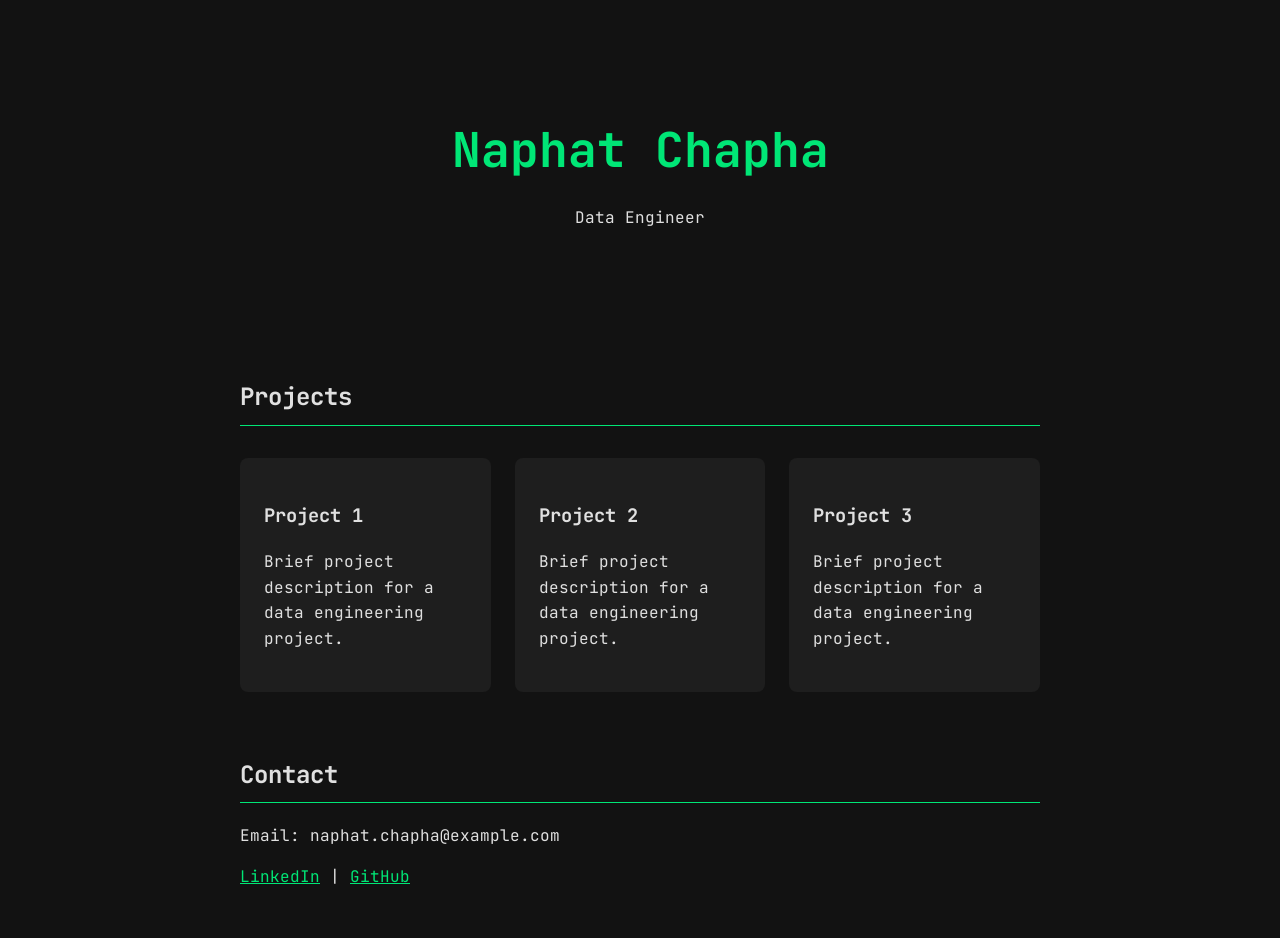
==== docs/index.html @ e2ff163c "Move website files to docs/ folder for GitHub Pages deployment" ====
<!DOCTYPE html>
<html lang="en">
<head>
    <meta charset="UTF-8">
    <meta name="viewport" content="width=device-width, initial-scale=1.0">
    <title>Naphat Chapha | Data Engineer</title>
    <link rel="stylesheet" href="style.css">
</head>
<body>
    <header>
        <h1>Naphat Chapha</h1>
        <p>Data Engineer</p>
    </header>
    <main style="max-width: 800px; margin: 0 auto; padding: 2rem;">
        <section id="projects" style="margin-bottom: 4rem;">
            <h2 style="border-bottom: 1px solid var(--accent-color); padding-bottom: 0.5rem;">Projects</h2>
            <div style="display: grid; grid-template-columns: repeat(auto-fit, minmax(250px, 1fr)); gap: 1.5rem; margin-top: 2rem;">
                <div style="background: #1e1e1e; padding: 1.5rem; border-radius: 8px;">
                    <h3>Project 1</h3>
                    <p>Brief project description for a data engineering project.</p>
                </div>
                <div style="background: #1e1e1e; padding: 1.5rem; border-radius: 8px;">
                    <h3>Project 2</h3>
                    <p>Brief project description for a data engineering project.</p>
                </div>
                <div style="background: #1e1e1e; padding: 1.5rem; border-radius: 8px;">
                    <h3>Project 3</h3>
                    <p>Brief project description for a data engineering project.</p>
                </div>
            </div>
        </section>
        <section id="contact">
            <h2 style="border-bottom: 1px solid var(--accent-color); padding-bottom: 0.5rem;">Contact</h2>
            <p>Email: naphat.chapha@example.com</p>
            <p><a href="#" style="color: var(--accent-color);">LinkedIn</a> | <a href="#" style="color: var(--accent-color);">GitHub</a></p>
        </section>
    </main>
    <script src="script.js"></script>
</body>
</html>
---- docs/style.css ----
@import url('https://fonts.googleapis.com/css2?family=JetBrains+Mono:wght@400;700&display=swap');

:root {
    --bg-color: #121212;
    --text-color: #e0e0e0;
    --accent-color: #00e676;
    --font-main: 'JetBrains Mono', monospace;
}

body {
    margin: 0;
    padding: 0;
    background-color: var(--bg-color);
    color: var(--text-color);
    font-family: var(--font-main);
    line-height: 1.6;
}

header {
    text-align: center;
    padding: 5rem 1rem;
}

h1 {
    font-size: 3rem;
    margin-bottom: 0.5rem;
    color: var(--accent-color);
}
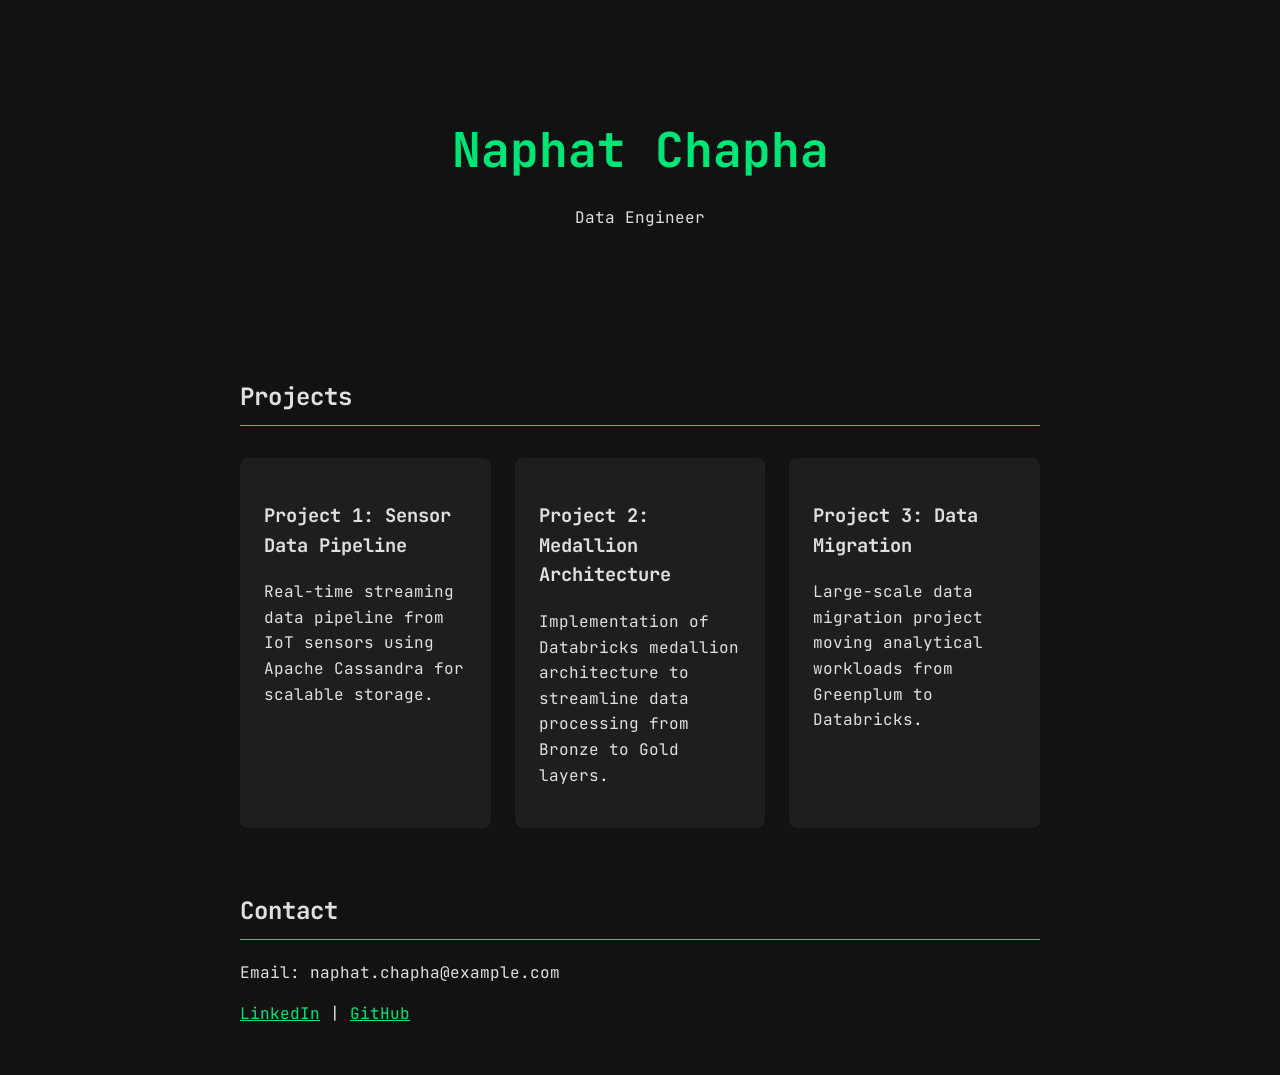
==== commit 4c592093: "Update project descriptions in portfolio" ====
--- a/docs/index.html
+++ b/docs/index.html
@@ -16,16 +16,16 @@
             <h2 style="border-bottom: 1px solid var(--accent-color); padding-bottom: 0.5rem;">Projects</h2>
             <div style="display: grid; grid-template-columns: repeat(auto-fit, minmax(250px, 1fr)); gap: 1.5rem; margin-top: 2rem;">
                 <div style="background: #1e1e1e; padding: 1.5rem; border-radius: 8px;">
-                    <h3>Project 1</h3>
-                    <p>Brief project description for a data engineering project.</p>
+                    <h3>Project 1: Sensor Data Pipeline</h3>
+                    <p>Real-time streaming data pipeline from IoT sensors using Apache Cassandra for scalable storage.</p>
                 </div>
                 <div style="background: #1e1e1e; padding: 1.5rem; border-radius: 8px;">
-                    <h3>Project 2</h3>
-                    <p>Brief project description for a data engineering project.</p>
+                    <h3>Project 2: Medallion Architecture</h3>
+                    <p>Implementation of Databricks medallion architecture to streamline data processing from Bronze to Gold layers.</p>
                 </div>
                 <div style="background: #1e1e1e; padding: 1.5rem; border-radius: 8px;">
-                    <h3>Project 3</h3>
-                    <p>Brief project description for a data engineering project.</p>
+                    <h3>Project 3: Data Migration</h3>
+                    <p>Large-scale data migration project moving analytical workloads from Greenplum to Databricks.</p>
                 </div>
             </div>
         </section>
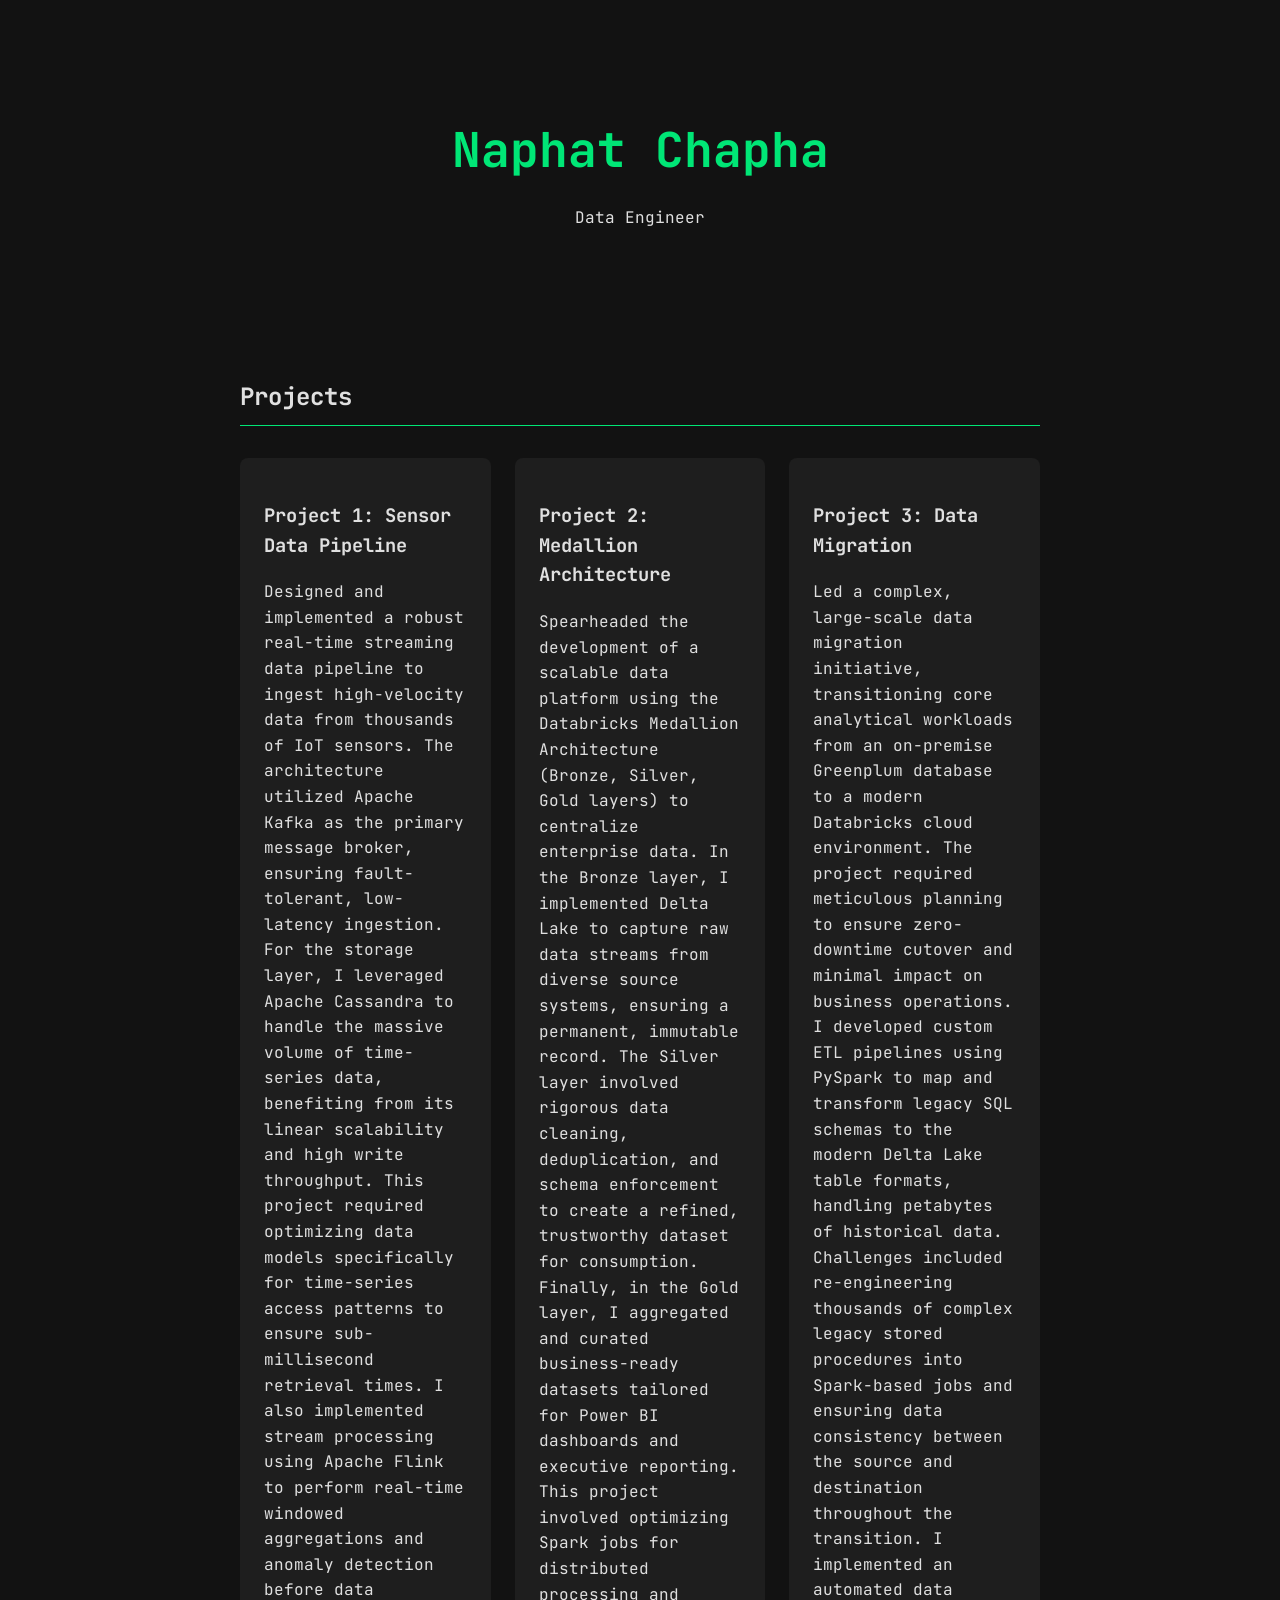
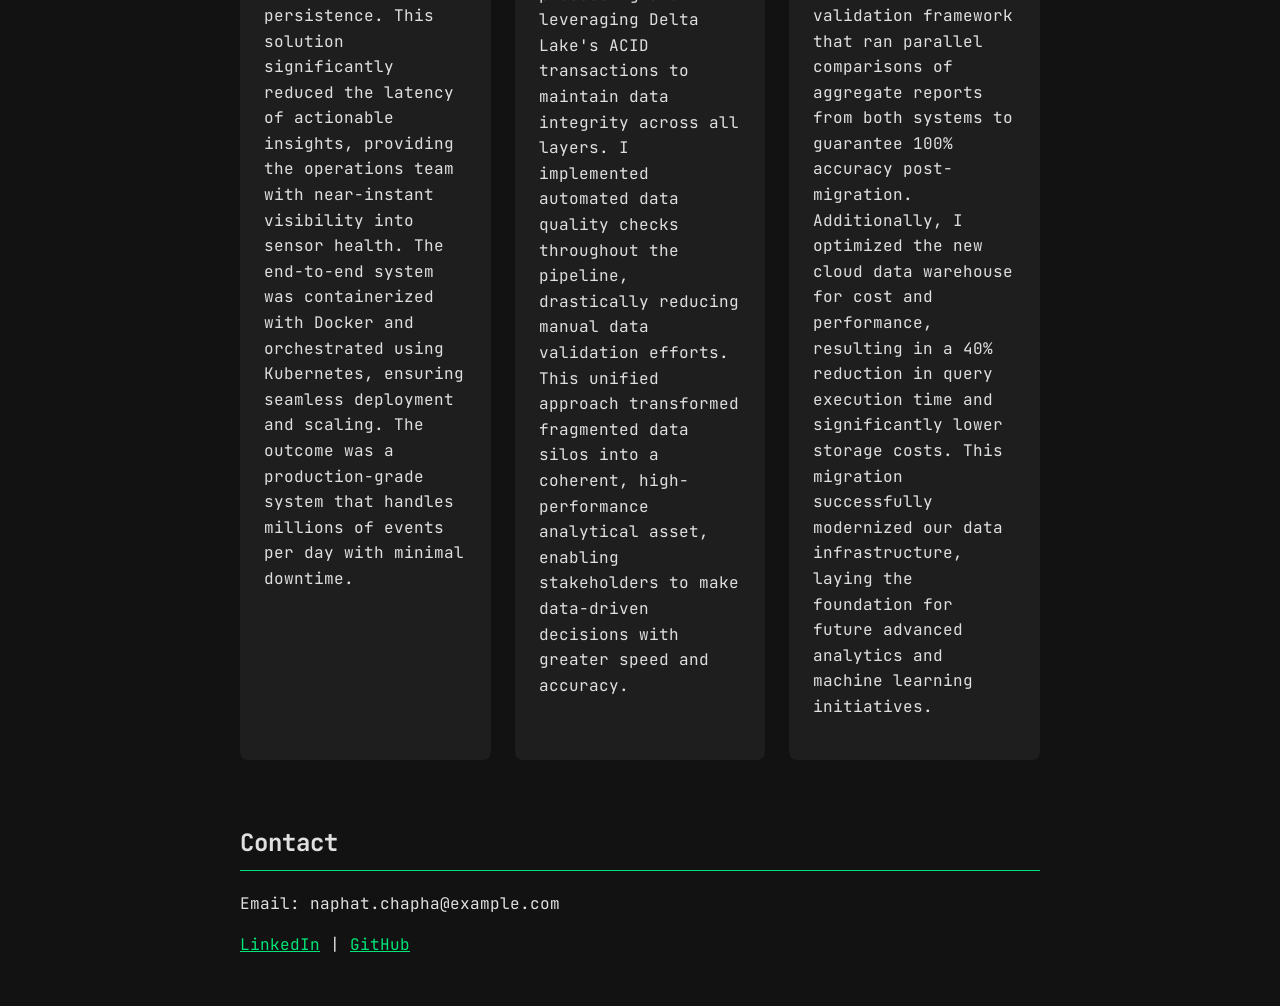
==== commit db80cf38: "Expand project descriptions with more detail" ====
--- a/docs/index.html
+++ b/docs/index.html
@@ -17,15 +17,15 @@
             <div style="display: grid; grid-template-columns: repeat(auto-fit, minmax(250px, 1fr)); gap: 1.5rem; margin-top: 2rem;">
                 <div style="background: #1e1e1e; padding: 1.5rem; border-radius: 8px;">
                     <h3>Project 1: Sensor Data Pipeline</h3>
-                    <p>Real-time streaming data pipeline from IoT sensors using Apache Cassandra for scalable storage.</p>
+                    <p>Designed and implemented a robust real-time streaming data pipeline to ingest high-velocity data from thousands of IoT sensors. The architecture utilized Apache Kafka as the primary message broker, ensuring fault-tolerant, low-latency ingestion. For the storage layer, I leveraged Apache Cassandra to handle the massive volume of time-series data, benefiting from its linear scalability and high write throughput. This project required optimizing data models specifically for time-series access patterns to ensure sub-millisecond retrieval times. I also implemented stream processing using Apache Flink to perform real-time windowed aggregations and anomaly detection before data persistence. This solution significantly reduced the latency of actionable insights, providing the operations team with near-instant visibility into sensor health. The end-to-end system was containerized with Docker and orchestrated using Kubernetes, ensuring seamless deployment and scaling. The outcome was a production-grade system that handles millions of events per day with minimal downtime.</p>
                 </div>
                 <div style="background: #1e1e1e; padding: 1.5rem; border-radius: 8px;">
                     <h3>Project 2: Medallion Architecture</h3>
-                    <p>Implementation of Databricks medallion architecture to streamline data processing from Bronze to Gold layers.</p>
+                    <p>Spearheaded the development of a scalable data platform using the Databricks Medallion Architecture (Bronze, Silver, Gold layers) to centralize enterprise data. In the Bronze layer, I implemented Delta Lake to capture raw data streams from diverse source systems, ensuring a permanent, immutable record. The Silver layer involved rigorous data cleaning, deduplication, and schema enforcement to create a refined, trustworthy dataset for consumption. Finally, in the Gold layer, I aggregated and curated business-ready datasets tailored for Power BI dashboards and executive reporting. This project involved optimizing Spark jobs for distributed processing and leveraging Delta Lake's ACID transactions to maintain data integrity across all layers. I implemented automated data quality checks throughout the pipeline, drastically reducing manual data validation efforts. This unified approach transformed fragmented data silos into a coherent, high-performance analytical asset, enabling stakeholders to make data-driven decisions with greater speed and accuracy.</p>
                 </div>
                 <div style="background: #1e1e1e; padding: 1.5rem; border-radius: 8px;">
                     <h3>Project 3: Data Migration</h3>
-                    <p>Large-scale data migration project moving analytical workloads from Greenplum to Databricks.</p>
+                    <p>Led a complex, large-scale data migration initiative, transitioning core analytical workloads from an on-premise Greenplum database to a modern Databricks cloud environment. The project required meticulous planning to ensure zero-downtime cutover and minimal impact on business operations. I developed custom ETL pipelines using PySpark to map and transform legacy SQL schemas to the modern Delta Lake table formats, handling petabytes of historical data. Challenges included re-engineering thousands of complex legacy stored procedures into Spark-based jobs and ensuring data consistency between the source and destination throughout the transition. I implemented an automated data validation framework that ran parallel comparisons of aggregate reports from both systems to guarantee 100% accuracy post-migration. Additionally, I optimized the new cloud data warehouse for cost and performance, resulting in a 40% reduction in query execution time and significantly lower storage costs. This migration successfully modernized our data infrastructure, laying the foundation for future advanced analytics and machine learning initiatives.</p>
                 </div>
             </div>
         </section>
